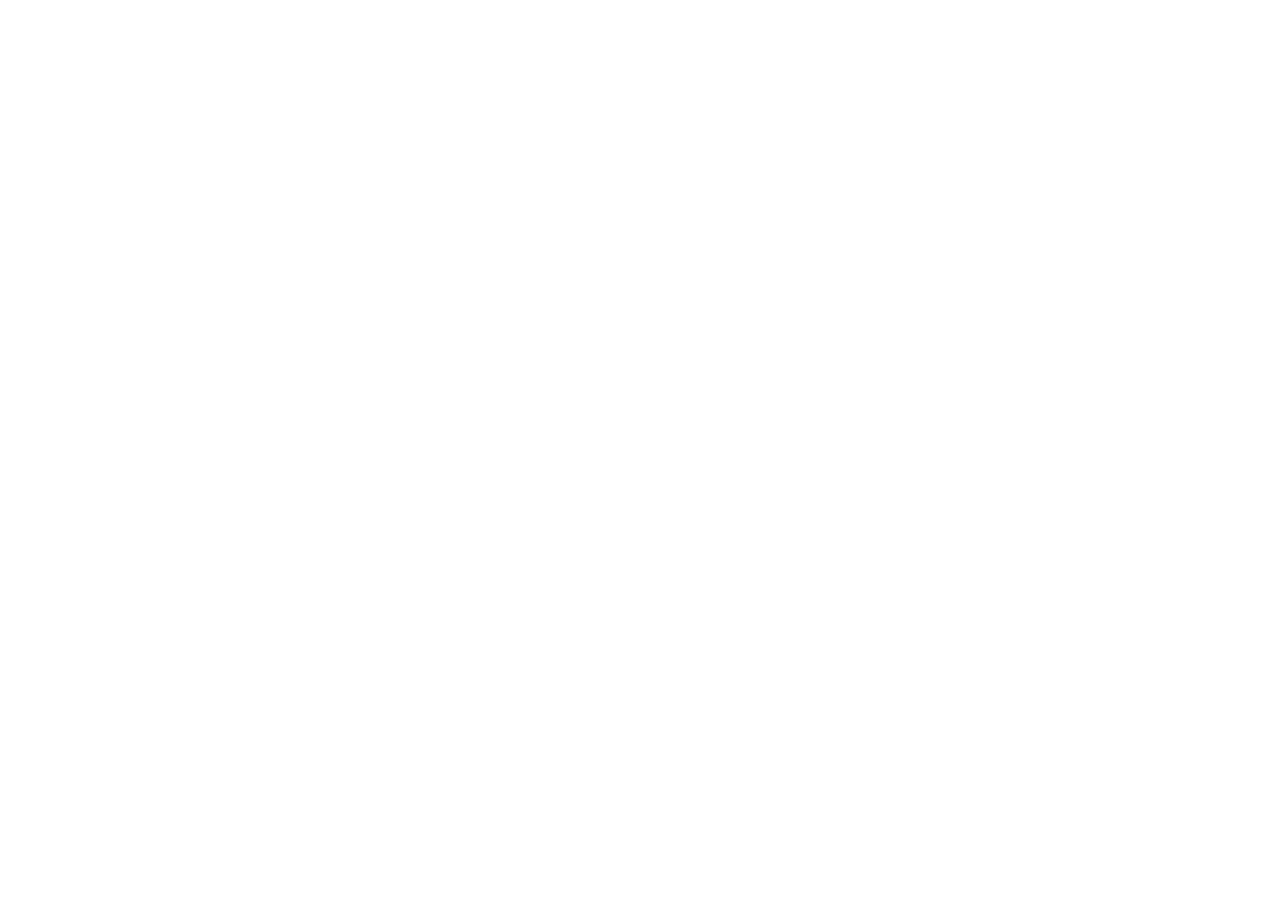
==== index.html @ 029c7cc1 "Updates" ====
<!DOCTYPE html><html lang="en"><head><meta charset="utf-8"><meta http-equiv="x-ua-compatible" content="ie=edge"><meta name="viewport" content="width=device-width,initial-scale=1,shrink-to-fit=no"><meta name="theme-color" content="#000000"><link rel="manifest" href="/elm-scrum-cards-pwa/manifest.json"><link rel="shortcut icon" href="/elm-scrum-cards-pwa/favicon.ico"><title>Elm App</title><link href="/elm-scrum-cards-pwa/static/css/main.ee95c7bd.css" rel="stylesheet"></head><body><noscript>You need to enable JavaScript to run this app.</noscript><div id="root"></div><script type="text/javascript" src="/elm-scrum-cards-pwa/static/js/main.77ba1ee2.js"></script></body></html>
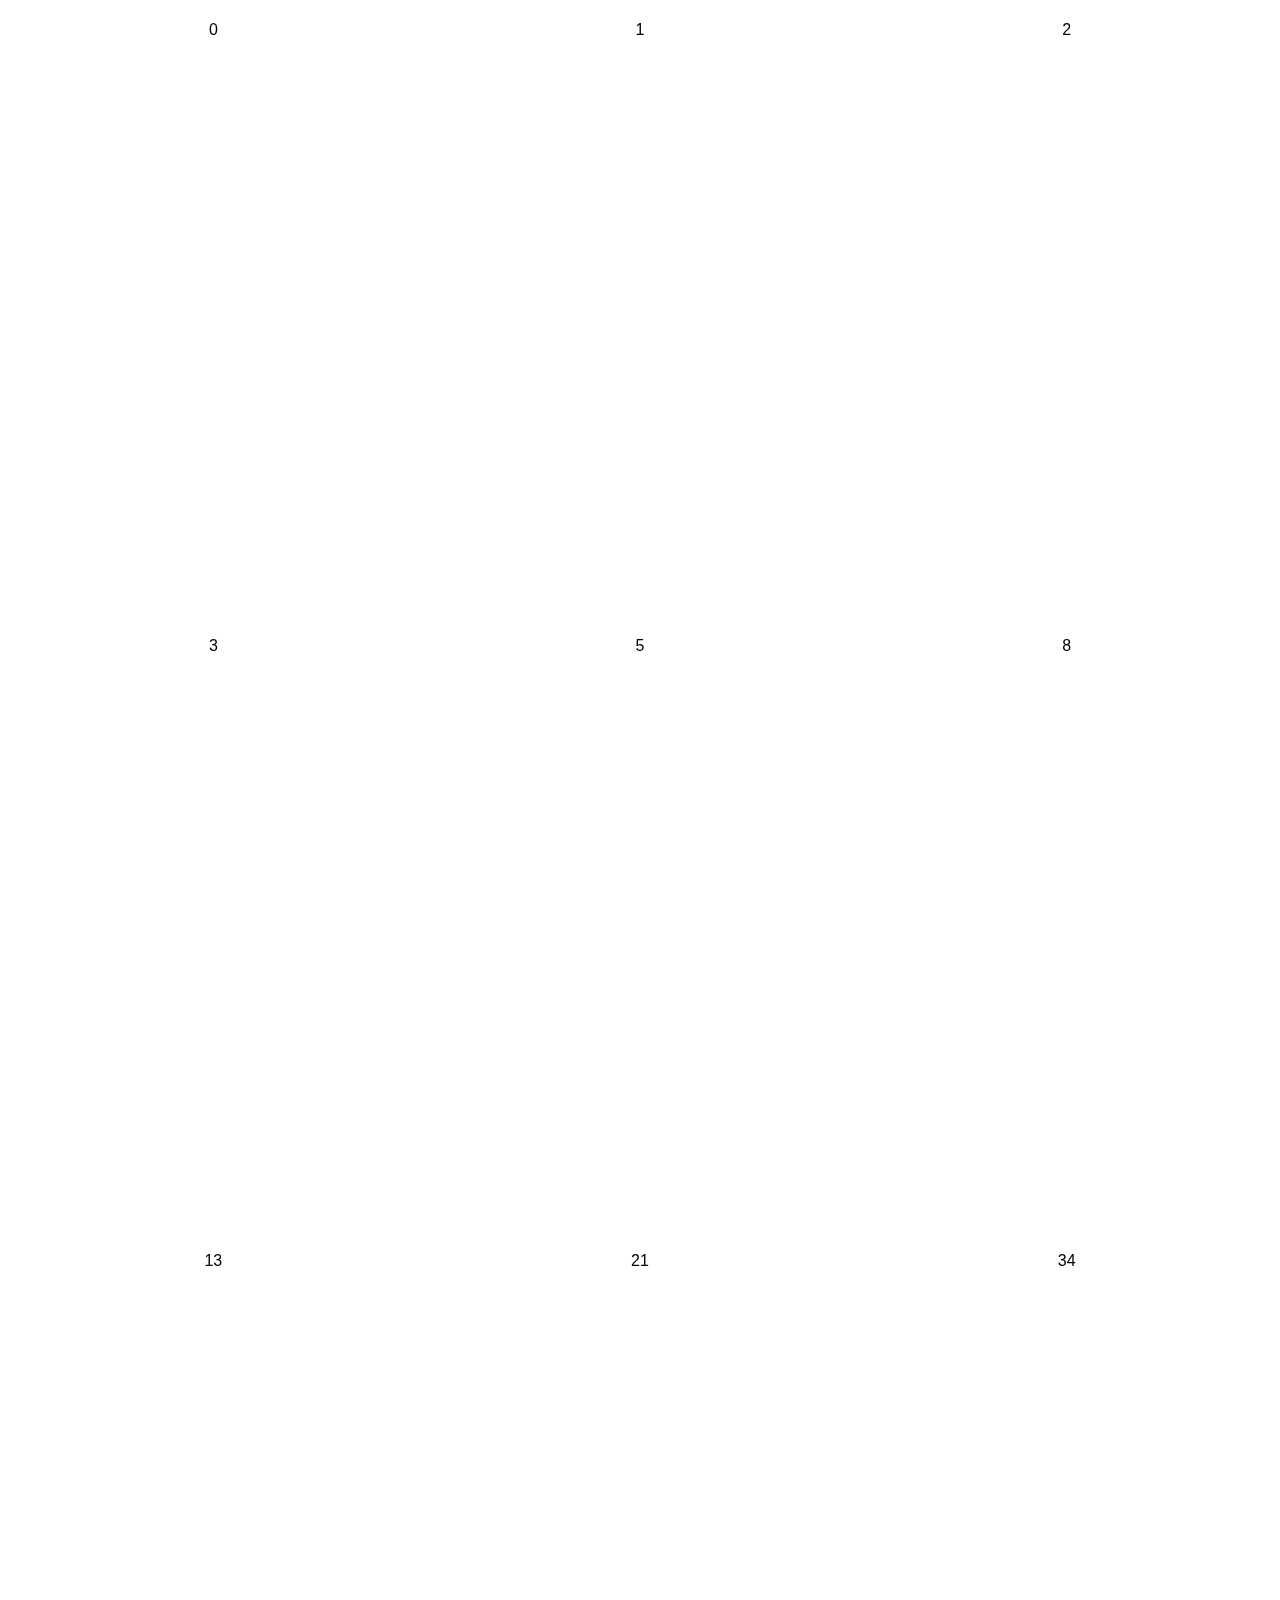
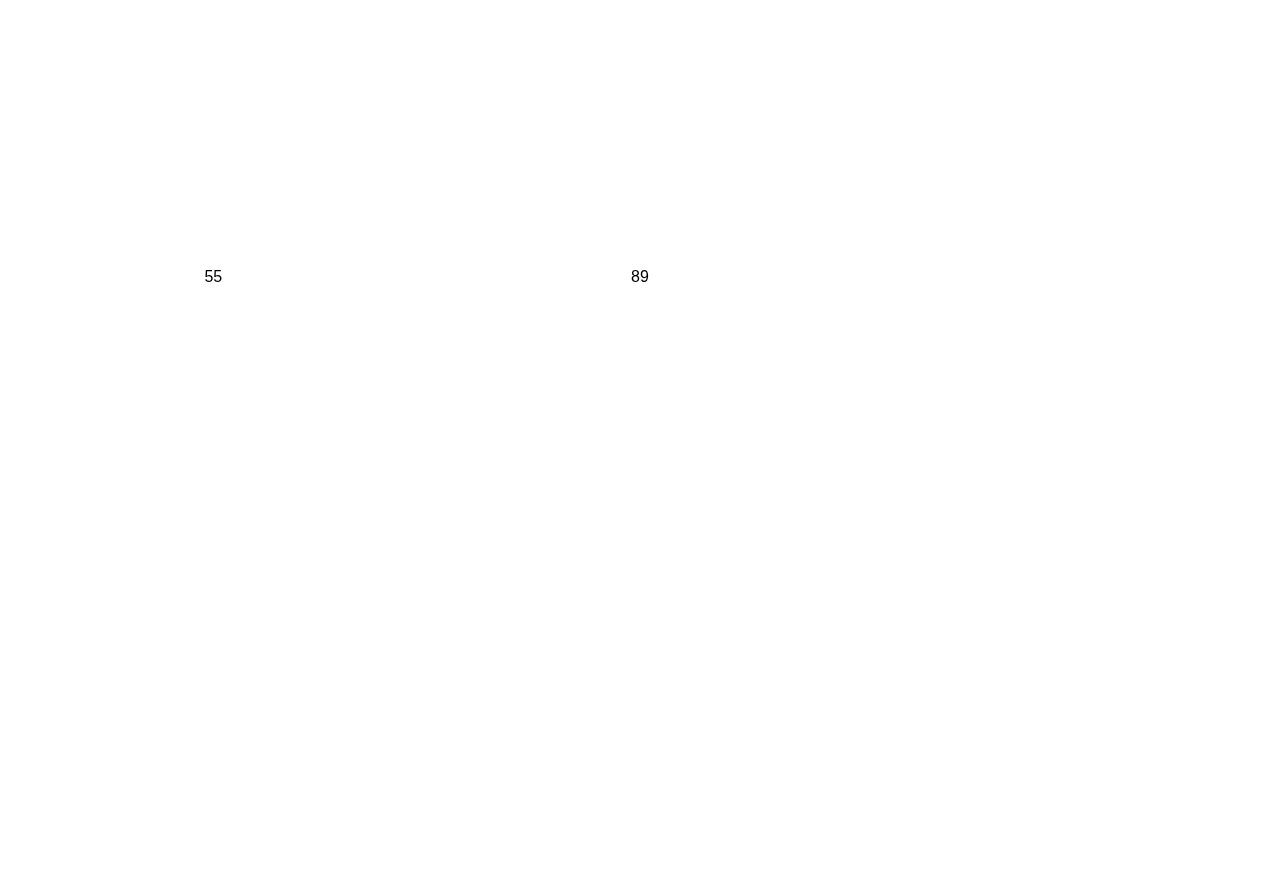
==== commit 96a05f8d: "Updates" ====
--- a/index.html
+++ b/index.html
@@ -1 +1 @@
-<!DOCTYPE html><html lang="en"><head><meta charset="utf-8"><meta http-equiv="x-ua-compatible" content="ie=edge"><meta name="viewport" content="width=device-width,initial-scale=1,shrink-to-fit=no"><meta name="theme-color" content="#000000"><link rel="manifest" href="/elm-scrum-cards-pwa/manifest.json"><link rel="shortcut icon" href="/elm-scrum-cards-pwa/favicon.ico"><title>Elm App</title><link href="/elm-scrum-cards-pwa/static/css/main.ee95c7bd.css" rel="stylesheet"></head><body><noscript>You need to enable JavaScript to run this app.</noscript><div id="root"></div><script type="text/javascript" src="/elm-scrum-cards-pwa/static/js/main.77ba1ee2.js"></script></body></html>+<!DOCTYPE html><html lang="en"><head><meta charset="utf-8"><meta http-equiv="x-ua-compatible" content="ie=edge"><meta name="viewport" content="width=device-width,initial-scale=1,shrink-to-fit=no"><meta name="theme-color" content="#000000"><link rel="manifest" href="/manifest.json"><link rel="shortcut icon" href="/favicon.ico"><title>Elm App</title><link href="/static/css/main.7c177546.css" rel="stylesheet"></head><body><noscript>You need to enable JavaScript to run this app.</noscript><div id="root"></div><script type="text/javascript" src="/static/js/main.640fdafd.js"></script></body></html>--- a/static/css/main.7c177546.css
+++ b/static/css/main.7c177546.css
@@ -0,0 +1 @@
+html{-webkit-box-sizing:border-box;box-sizing:border-box;font-family:sans-serif;line-height:1.15;-webkit-text-size-adjust:100%;-ms-text-size-adjust:100%;-ms-overflow-style:scrollbar;-webkit-tap-highlight-color:transparent}body,html{-webkit-user-select:none;-moz-user-select:none;-ms-user-select:none;user-select:none;margin:0}*,:after,:before{-webkit-box-sizing:inherit;box-sizing:inherit}.deck{display:-webkit-box;display:-ms-flexbox;display:flex;-ms-flex-wrap:wrap;flex-wrap:wrap}.third{-ms-flex-preferred-size:33.33333333%;flex-basis:33.33333333%;max-width:33.33333333%}.full{width:100%}.inner{padding-bottom:140%}.card{text-align:center}.flip-container{-webkit-perspective:1000px;perspective:1000px}.flip-container.hover .flipper{-webkit-transform:rotateY(180deg);transform:rotateY(180deg)}.back,.flip-container,.front{width:100%;height:480px}.flipper{-webkit-transition:.6s;-o-transition:.6s;transition:.6s;-webkit-transform-style:preserve-3d;transform-style:preserve-3d;position:relative}.back,.front{-webkit-backface-visibility:hidden;backface-visibility:hidden;position:absolute;top:0;left:0}.front{z-index:2;-webkit-transform:rotateY(0deg);transform:rotateY(0deg)}.back{-webkit-transform:rotateY(180deg);transform:rotateY(180deg)}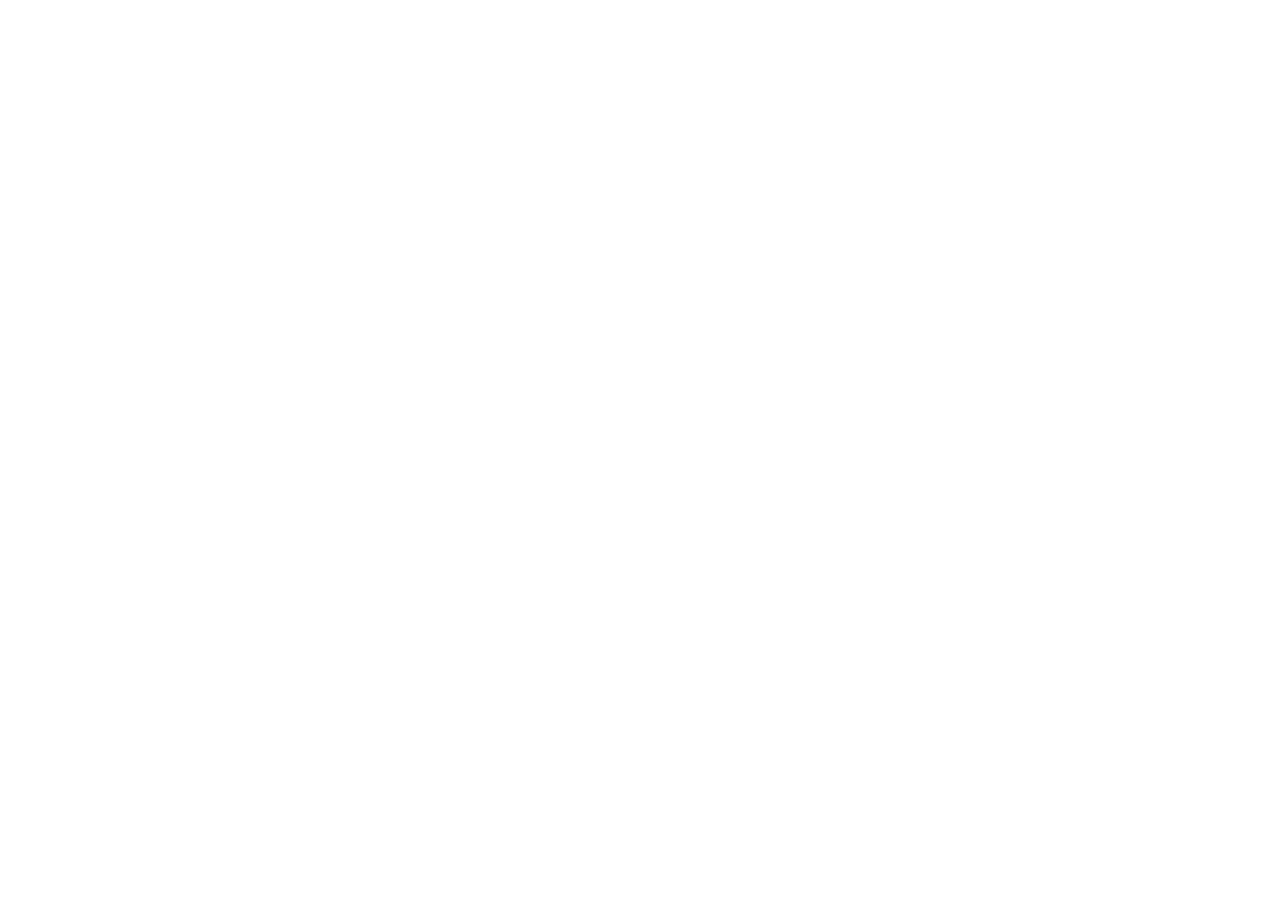
==== commit 456ce992: "Updates" ====
--- a/index.html
+++ b/index.html
@@ -1 +1 @@
-<!DOCTYPE html><html lang="en"><head><meta charset="utf-8"><meta http-equiv="x-ua-compatible" content="ie=edge"><meta name="viewport" content="width=device-width,initial-scale=1,shrink-to-fit=no"><meta name="theme-color" content="#000000"><link rel="manifest" href="/manifest.json"><link rel="shortcut icon" href="/favicon.ico"><title>Elm App</title><link href="/static/css/main.7c177546.css" rel="stylesheet"></head><body><noscript>You need to enable JavaScript to run this app.</noscript><div id="root"></div><script type="text/javascript" src="/static/js/main.640fdafd.js"></script></body></html>+<!DOCTYPE html><html lang="en"><head><meta charset="utf-8"><meta http-equiv="x-ua-compatible" content="ie=edge"><meta name="viewport" content="width=device-width,initial-scale=1,shrink-to-fit=no"><meta name="theme-color" content="#000000"><link rel="manifest" href="/elm-scrum-cards-pwa/manifest.json"><link rel="shortcut icon" href="/elm-scrum-cards-pwa/favicon.ico"><title>Elm App</title><link href="/elm-scrum-cards-pwa/static/css/main.7c177546.css" rel="stylesheet"></head><body><noscript>You need to enable JavaScript to run this app.</noscript><div id="root"></div><script type="text/javascript" src="/elm-scrum-cards-pwa/static/js/main.6f89d3f5.js"></script></body></html>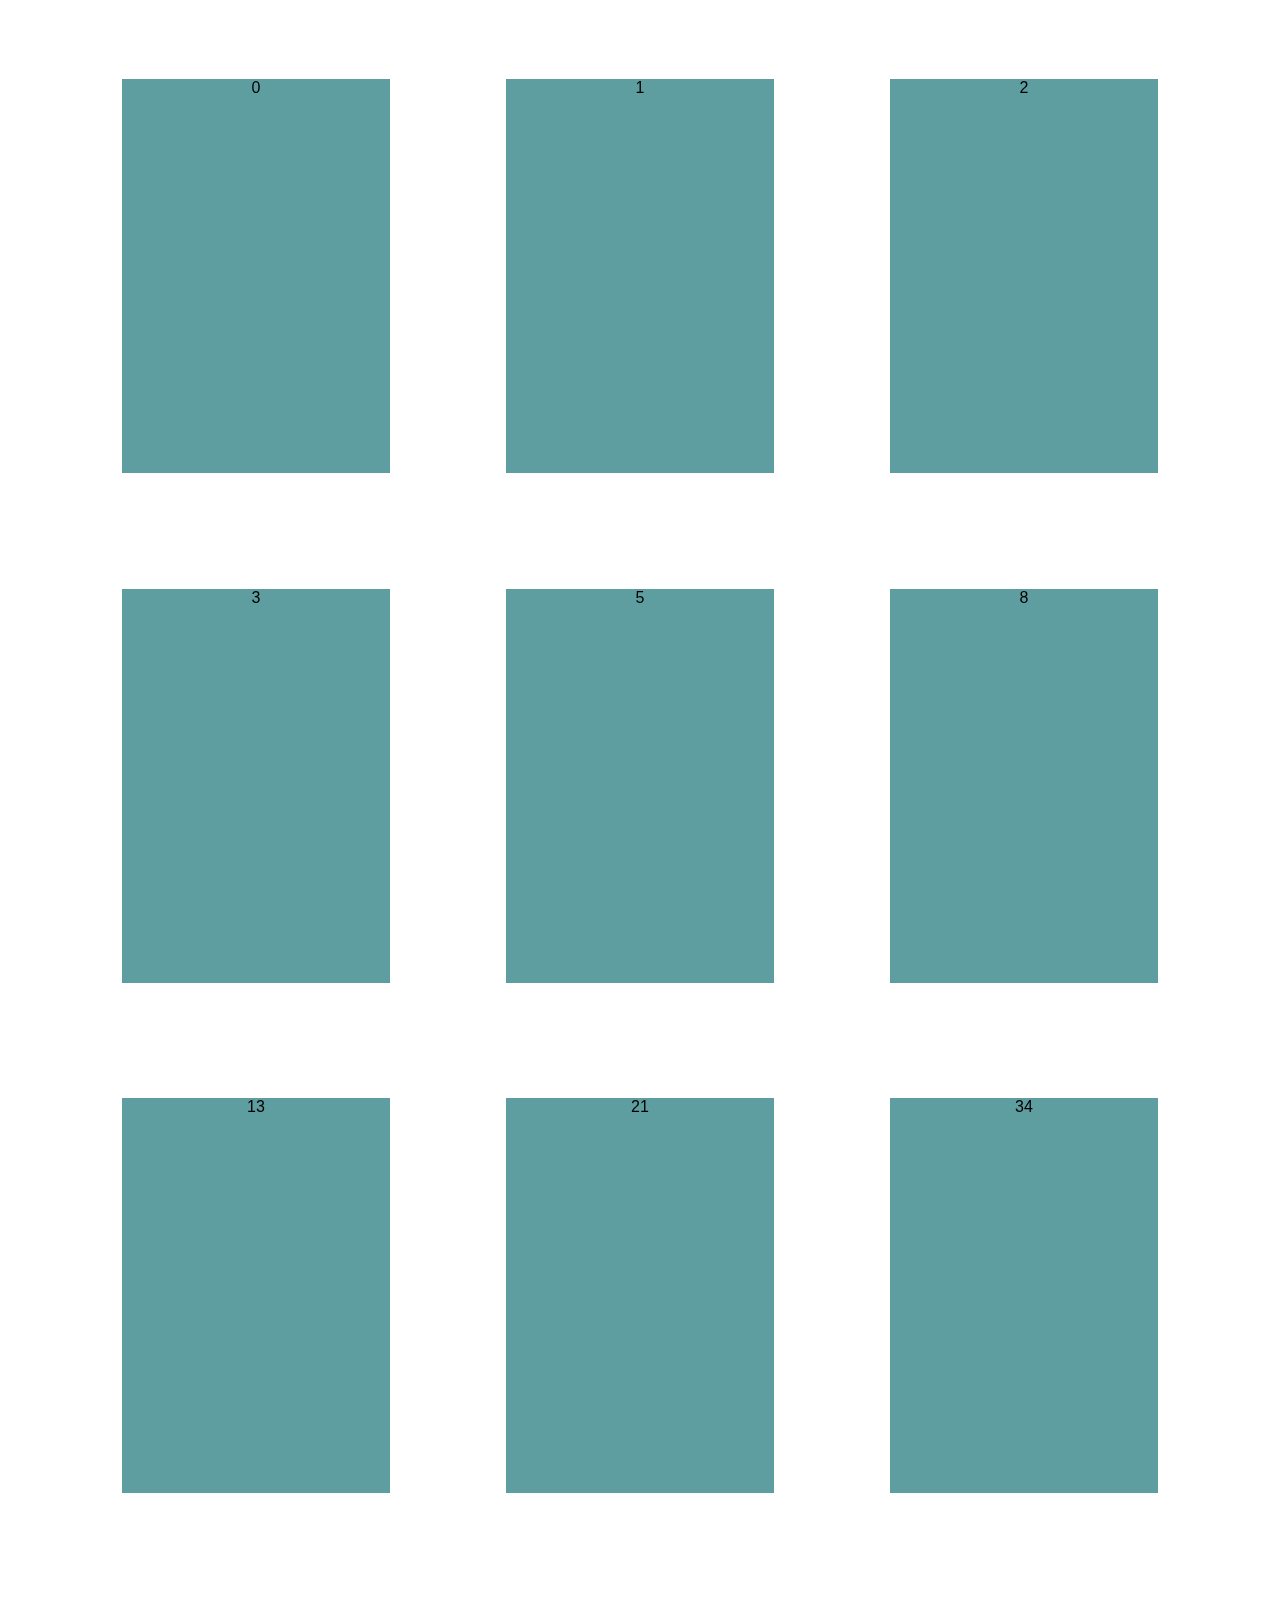
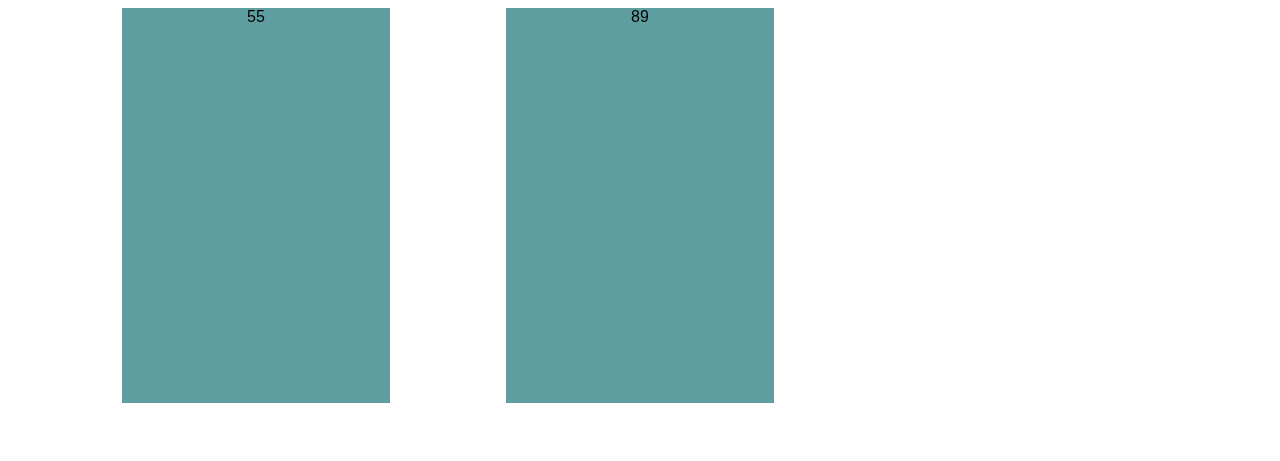
==== commit 8e9342c1: "Updates" ====
--- a/index.html
+++ b/index.html
@@ -1 +1 @@
-<!DOCTYPE html><html lang="en"><head><meta charset="utf-8"><meta http-equiv="x-ua-compatible" content="ie=edge"><meta name="viewport" content="width=device-width,initial-scale=1,shrink-to-fit=no"><meta name="theme-color" content="#000000"><link rel="manifest" href="/elm-scrum-cards-pwa/manifest.json"><link rel="shortcut icon" href="/elm-scrum-cards-pwa/favicon.ico"><title>Elm App</title><link href="/elm-scrum-cards-pwa/static/css/main.7c177546.css" rel="stylesheet"></head><body><noscript>You need to enable JavaScript to run this app.</noscript><div id="root"></div><script type="text/javascript" src="/elm-scrum-cards-pwa/static/js/main.6f89d3f5.js"></script></body></html>+<!DOCTYPE html><html lang="en"><head><meta charset="utf-8"><meta http-equiv="x-ua-compatible" content="ie=edge"><meta name="viewport" content="width=device-width,initial-scale=1,shrink-to-fit=no"><meta name="theme-color" content="#000000"><link rel="manifest" href="https://halfzebra.github.io/elm-scrum-cards-pwa/manifest.json"><link rel="shortcut icon" href="https://halfzebra.github.io/elm-scrum-cards-pwa/favicon.ico"><title>Elm App</title><link href="https://halfzebra.github.io/elm-scrum-cards-pwa/static/css/main.7ab1eefc.css" rel="stylesheet"></head><body><noscript>You need to enable JavaScript to run this app.</noscript><div id="root"></div><script type="text/javascript" src="https://halfzebra.github.io/elm-scrum-cards-pwa/static/js/main.0917adc9.js"></script></body></html>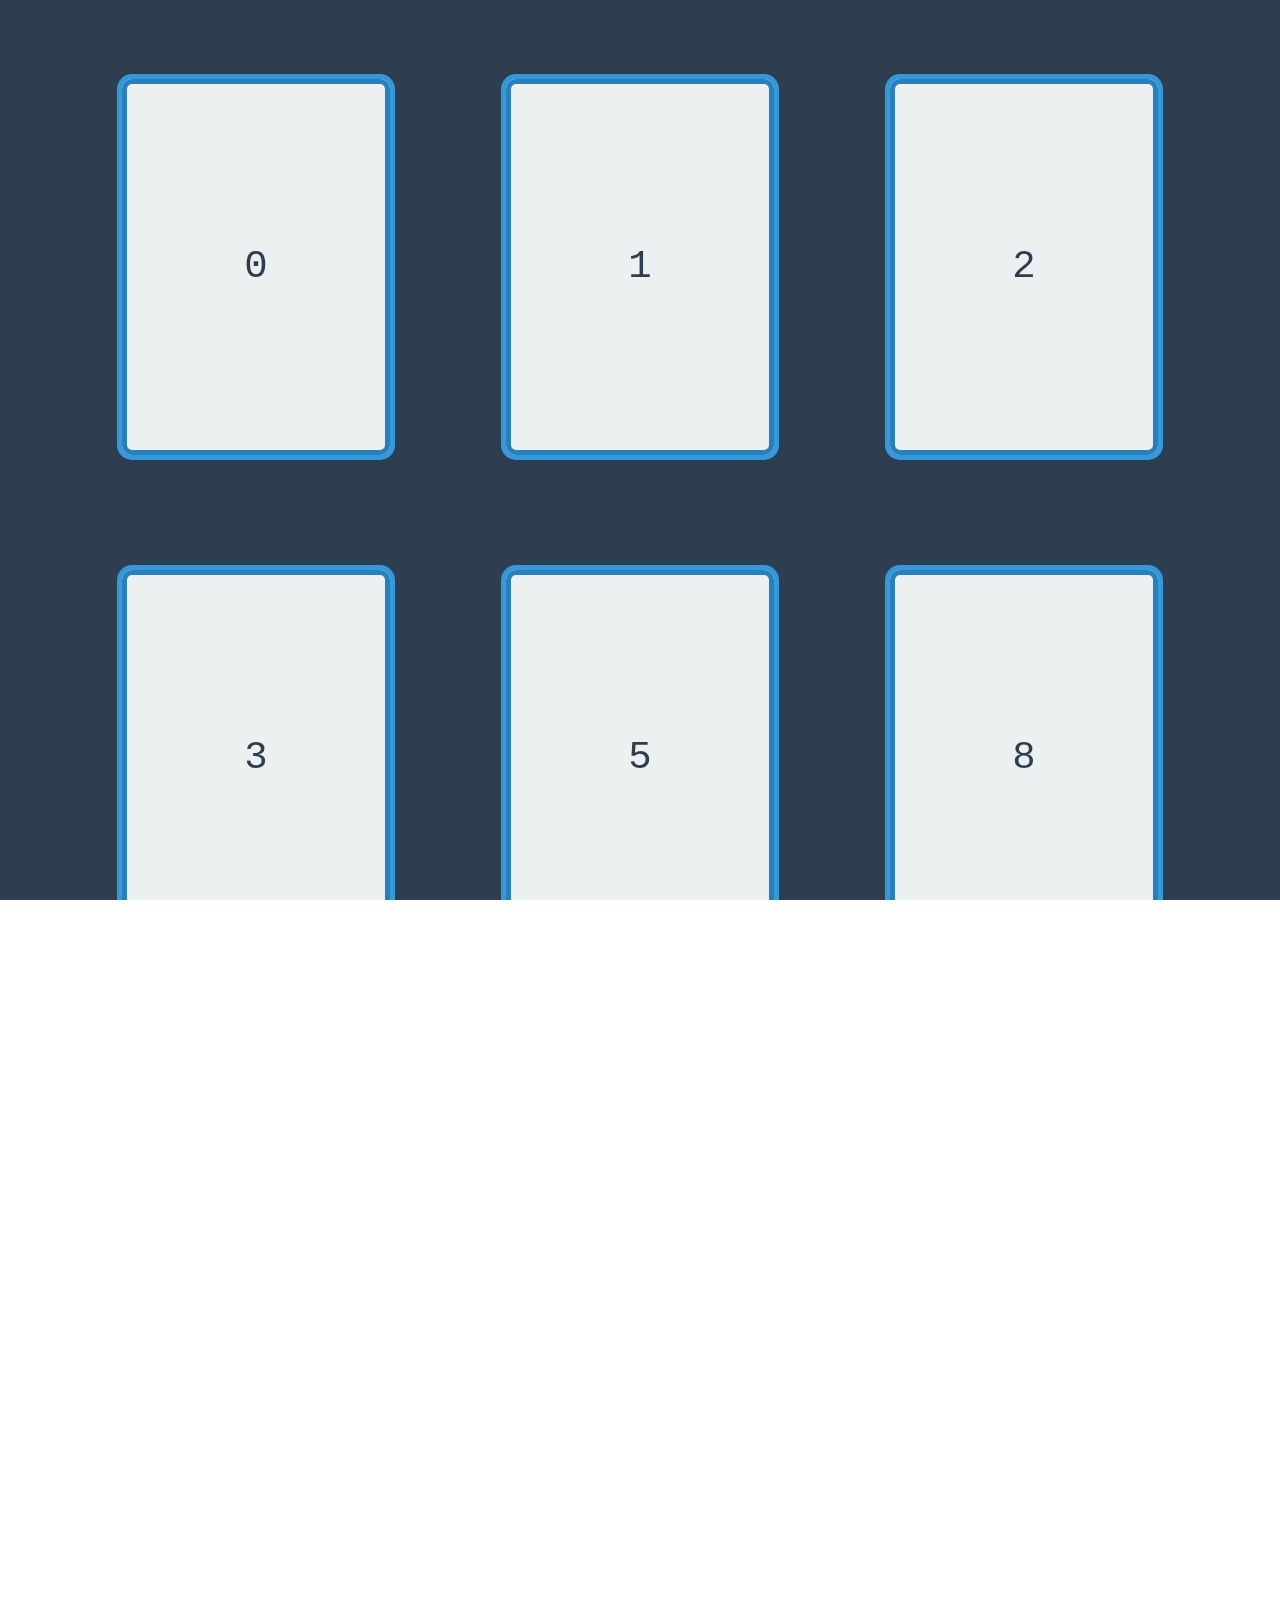
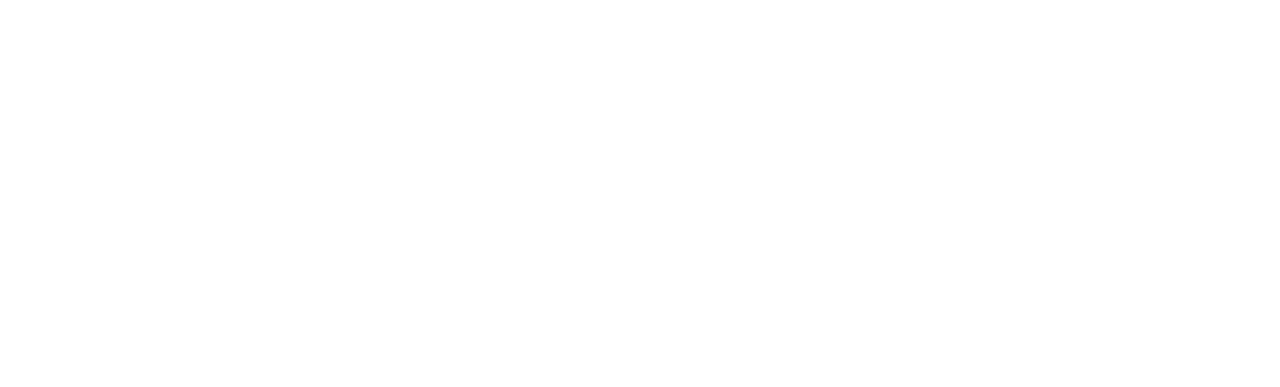
==== commit 6c2dcd37: "Updates" ====
--- a/index.html
+++ b/index.html
@@ -1 +1 @@
-<!DOCTYPE html><html lang="en"><head><meta charset="utf-8"><meta http-equiv="x-ua-compatible" content="ie=edge"><meta name="viewport" content="width=device-width,initial-scale=1,shrink-to-fit=no"><meta name="theme-color" content="#000000"><link rel="manifest" href="https://halfzebra.github.io/elm-scrum-cards-pwa/manifest.json"><link rel="shortcut icon" href="https://halfzebra.github.io/elm-scrum-cards-pwa/favicon.ico"><title>Elm App</title><link href="https://halfzebra.github.io/elm-scrum-cards-pwa/static/css/main.7ab1eefc.css" rel="stylesheet"></head><body><noscript>You need to enable JavaScript to run this app.</noscript><div id="root"></div><script type="text/javascript" src="https://halfzebra.github.io/elm-scrum-cards-pwa/static/js/main.0917adc9.js"></script></body></html>+<!DOCTYPE html><html lang="en"><head><meta charset="utf-8"><meta http-equiv="x-ua-compatible" content="ie=edge"><meta name="viewport" content="width=device-width,initial-scale=1,maximum-scale=1,user-scalable=0"><meta name="theme-color" content="#000000"><link rel="manifest" href="https://halfzebra.github.io/elm-scrum-cards-pwa/manifest.json"><link rel="shortcut icon" href="https://halfzebra.github.io/elm-scrum-cards-pwa/favicon.ico"><title>Elm App</title><link href="https://halfzebra.github.io/elm-scrum-cards-pwa/static/css/main.382b0a99.css" rel="stylesheet"></head><body><noscript>You need to enable JavaScript to run this app.</noscript><div id="root"></div><script type="text/javascript" src="https://halfzebra.github.io/elm-scrum-cards-pwa/static/js/main.19d6eb19.js"></script></body></html>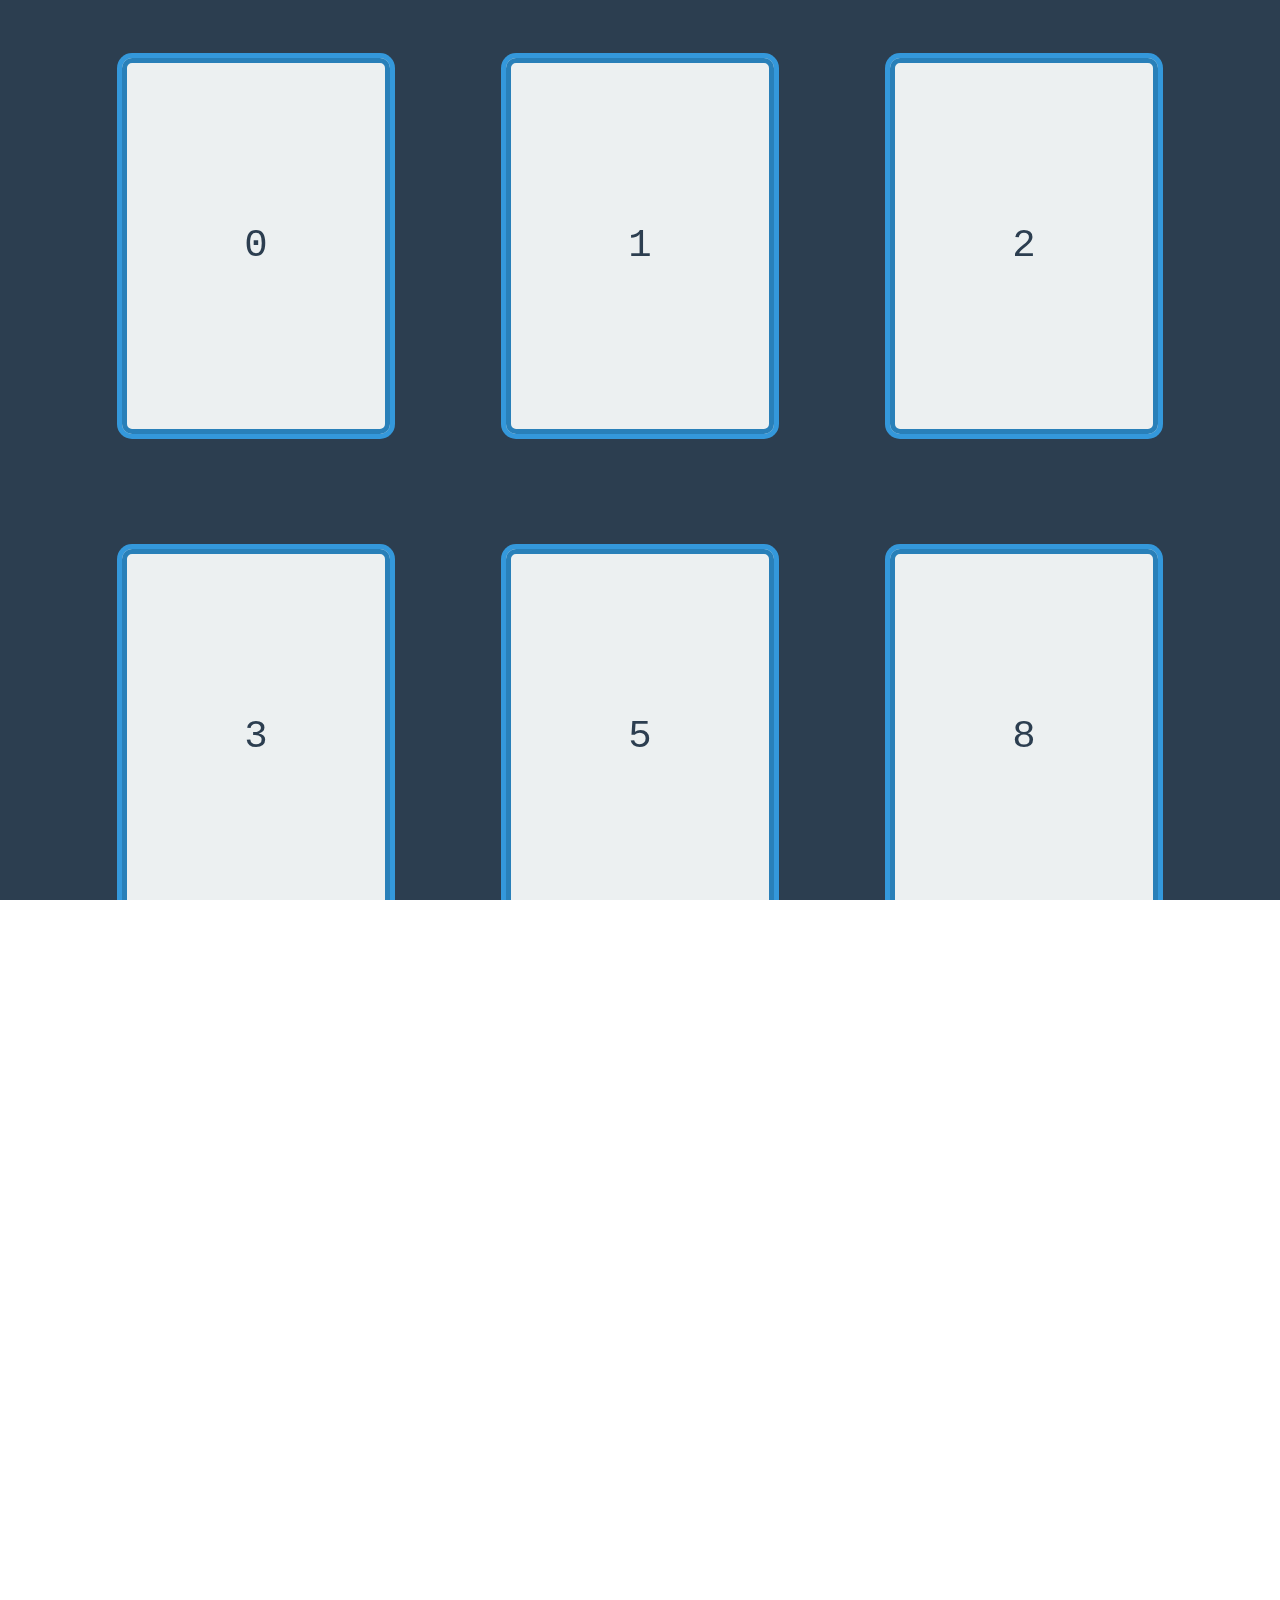
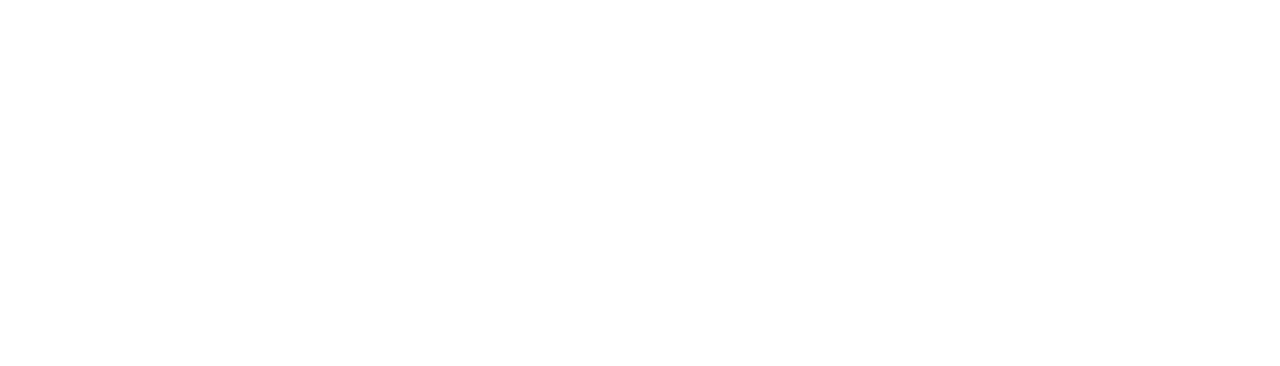
==== commit abf4bbbc: "Updates" ====
--- a/index.html
+++ b/index.html
@@ -1 +1 @@
-<!DOCTYPE html><html lang="en"><head><meta charset="utf-8"><meta http-equiv="x-ua-compatible" content="ie=edge"><meta name="viewport" content="width=device-width,initial-scale=1,maximum-scale=1,user-scalable=0"><meta name="theme-color" content="#000000"><link rel="manifest" href="https://halfzebra.github.io/elm-scrum-cards-pwa/manifest.json"><link rel="shortcut icon" href="https://halfzebra.github.io/elm-scrum-cards-pwa/favicon.ico"><title>Elm App</title><link href="https://halfzebra.github.io/elm-scrum-cards-pwa/static/css/main.382b0a99.css" rel="stylesheet"></head><body><noscript>You need to enable JavaScript to run this app.</noscript><div id="root"></div><script type="text/javascript" src="https://halfzebra.github.io/elm-scrum-cards-pwa/static/js/main.19d6eb19.js"></script></body></html>+<!doctype html><html lang="en"><head><meta charset="utf-8"><meta http-equiv="x-ua-compatible" content="ie=edge"><meta name="viewport" content="width=device-width,initial-scale=1,maximum-scale=1,user-scalable=0"><meta name="theme-color" content="#000000"><link rel="manifest" href="https://halfzebra.github.io/elm-scrum-cards-pwa/manifest.json"><link rel="shortcut icon" href="https://halfzebra.github.io/elm-scrum-cards-pwa/favicon.ico"><title>Elm App</title><link href="https://halfzebra.github.io/elm-scrum-cards-pwa/static/css/main.a527b431.chunk.css" rel="stylesheet"></head><body><noscript>You need to enable JavaScript to run this app.</noscript><div id="root"></div><script type="text/javascript" src="https://halfzebra.github.io/elm-scrum-cards-pwa/static/js/runtime~main.6ff0e1d4.js"></script><script type="text/javascript" src="https://halfzebra.github.io/elm-scrum-cards-pwa/static/js/vendors~main.2c2ab928.chunk.js"></script><script type="text/javascript" src="https://halfzebra.github.io/elm-scrum-cards-pwa/static/js/main.1998f351.chunk.js"></script></body></html>